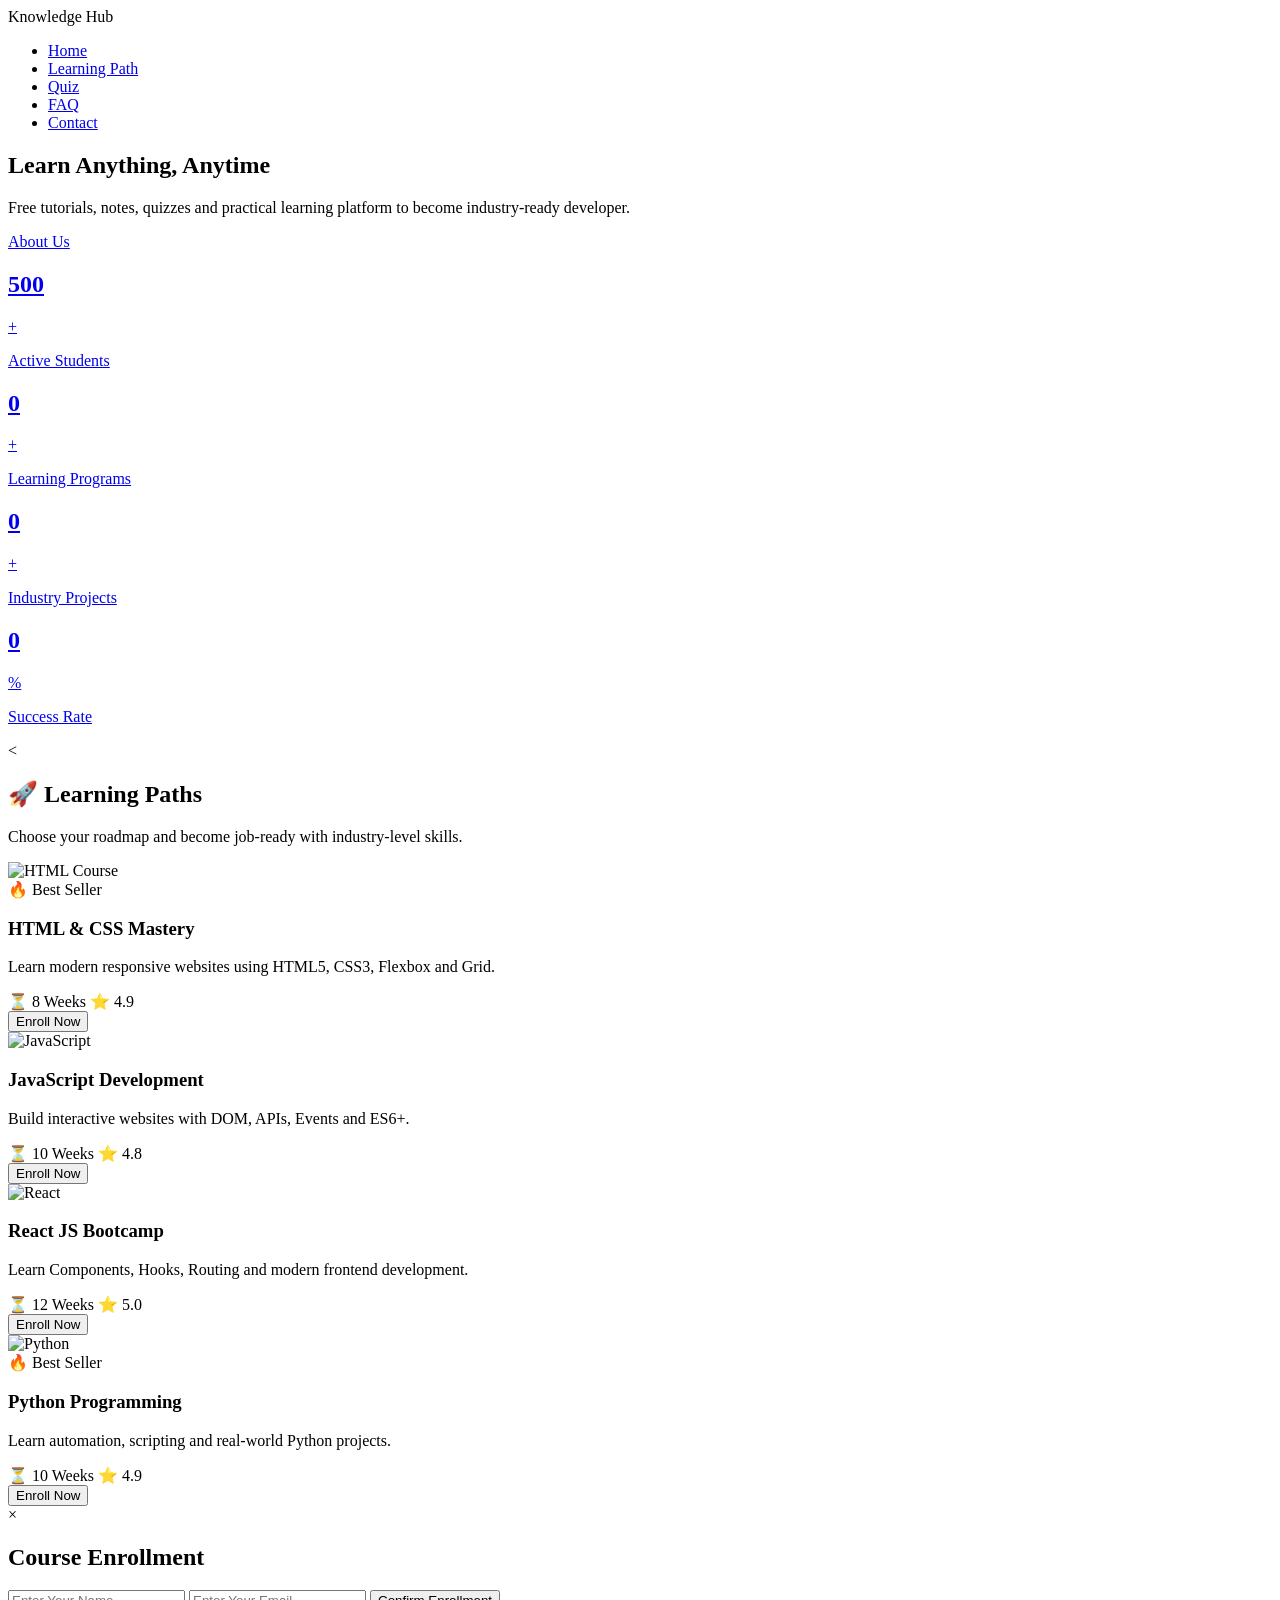
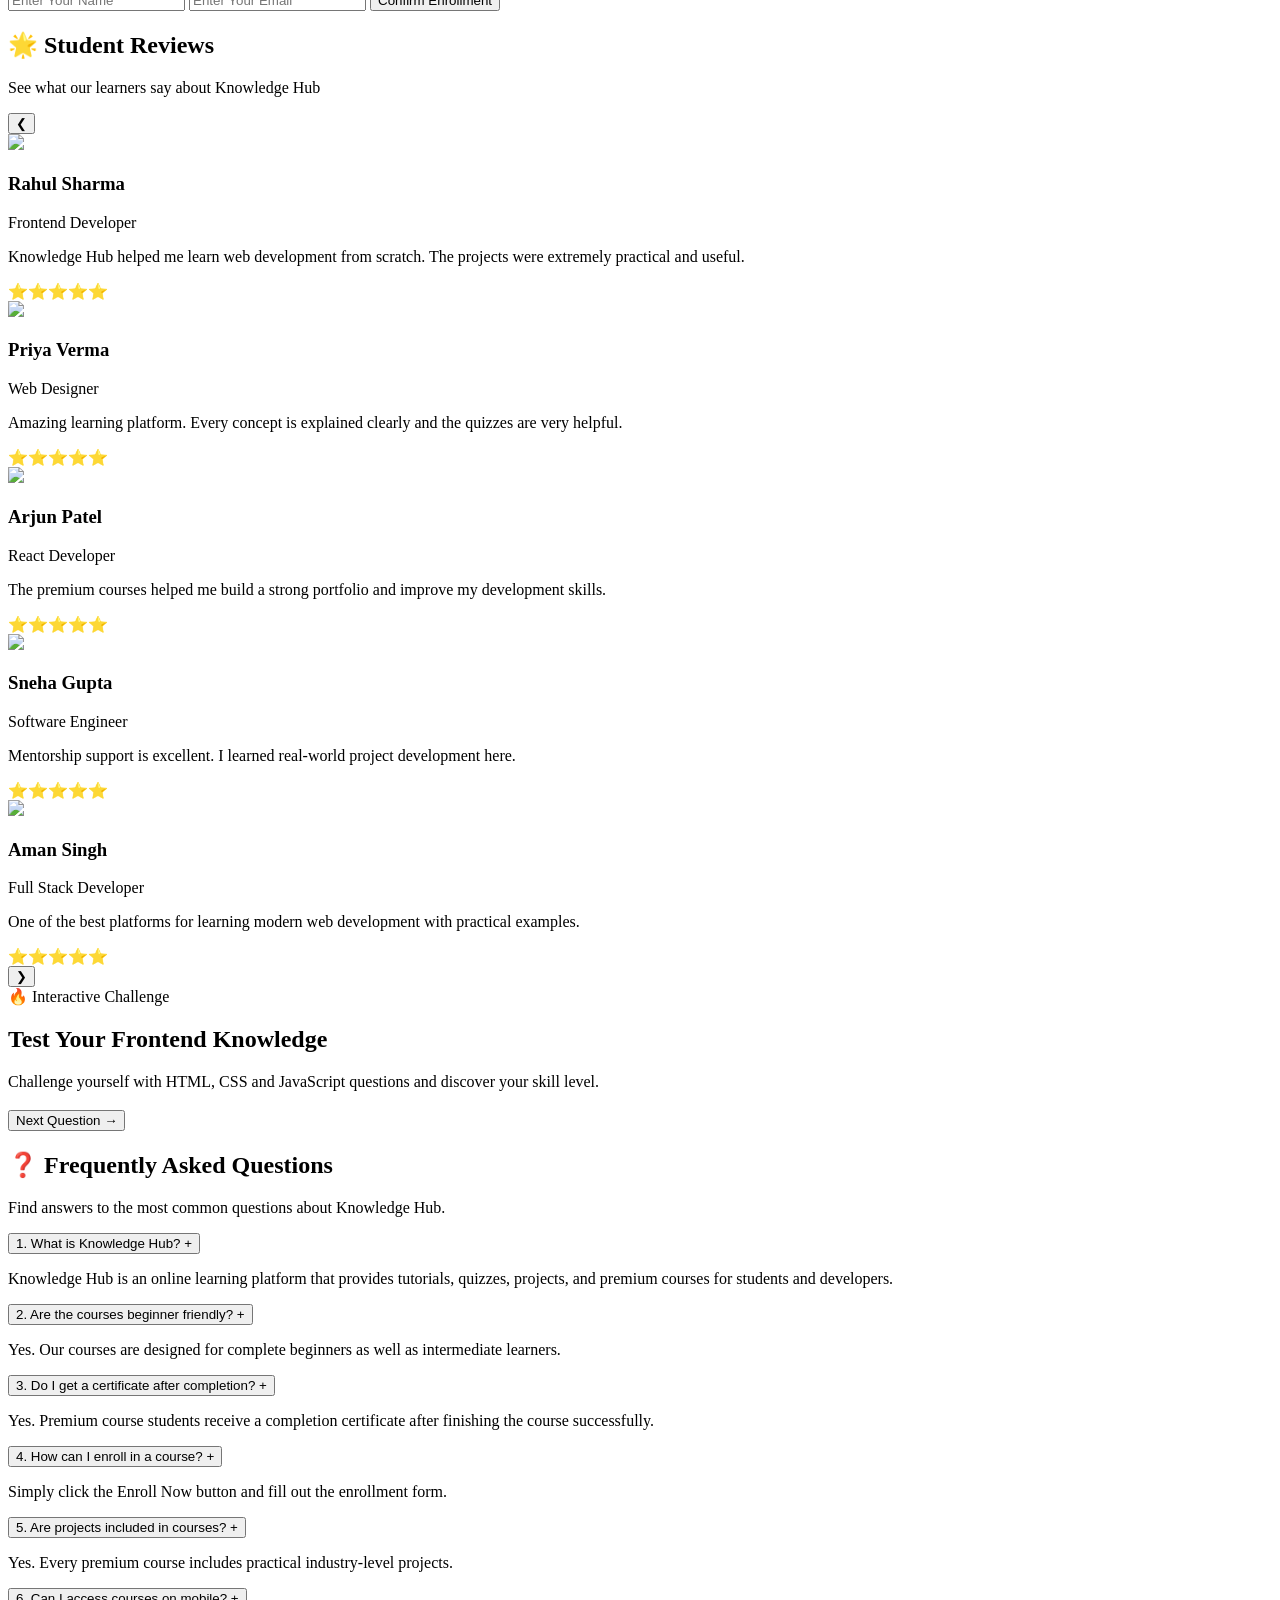
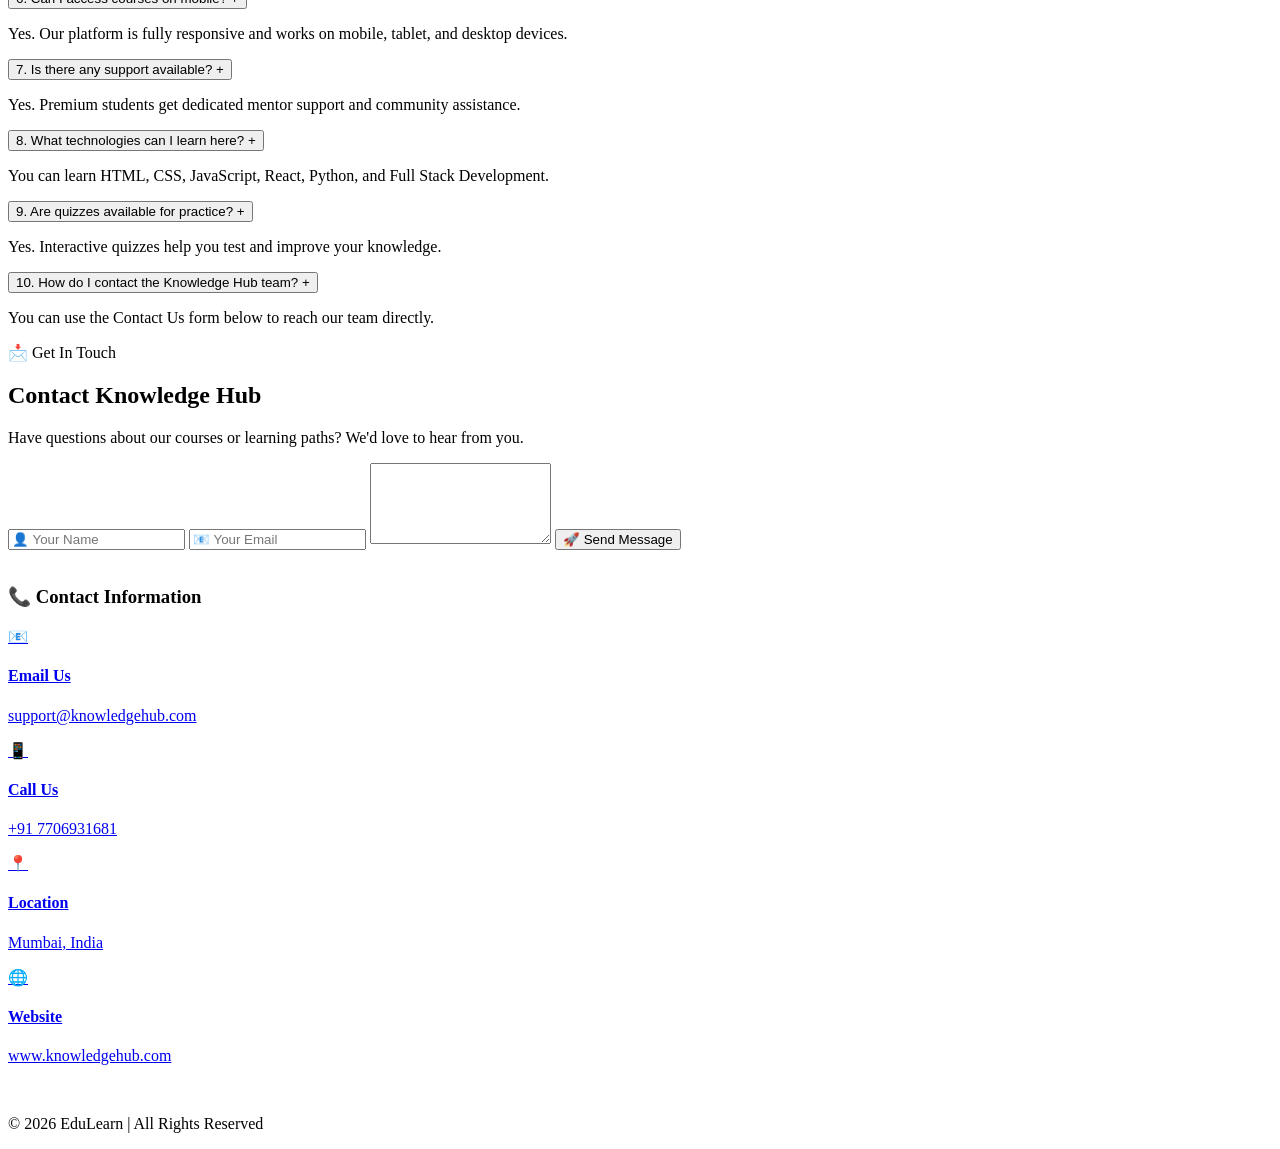
==== index.html @ f4fd1a23 "Rename knowledge_hub.html to index.html" ====
<!DOCTYPE html>
<html lang="en">

<head>
    <meta charset="UTF-8">
    <meta name="viewport" content="width=device-width, initial-scale=1.0">
    <title>Interactive Educational Website</title>
    <link rel="stylesheet" href="Knowledge hub_html.css">
</head>

<body>

    <!-- NAVBAR -->
    <nav class="navbar">
        <div class="logo">
            Knowledge Hub
        </div>
        <ul>
            <li><a href="#">Home</a></li>
            <li><a href="#courses">Learning Path</a></li>
            <li><a href="#quiz">Quiz</a></li>
            <li><a href="#Faq">FAQ</a></li>
            <li><a href="#contact">Contact</a></li>
        </ul>
    </nav>


    <!-- HERO SECTION -->
    <section class="hero">

    <div class="hero-text">
        <h1>Learn Anything, Anytime</h1>

        <p>
            Free tutorials, notes, quizzes and practical learning platform
            to become industry-ready developer.
        </p>

        <a href="about.html" class="btn">About Us</a>
    </div>

</section>

     <!-- MODERN FLOATING STATS WITH CLICK FUNCTION -->
<section class="stats-container">
    <div class="stats-card">
        
        <!-- Stat 1: Clickable -->
       <div class="stat clickable-stat">
    <a href="student.html" class="stat-link">
        <div>
            <h2 class="counter" data-target="500">500</h2>
            <span>+</span>
            <p>Active Students</p>
        </div>
    </a>
</div>
        <!-- Stat 2: Clickable -->
        <div class="stat clickable-stat">
    <a href="premium.html" class="stat-link">
        <h2 class="counter" data-target="20">0</h2>
        <span>+</span>
        <p>Learning Programs</p>
    </a>
</div>
       <div class="stat clickable-stat">
    <a href="projects.html" class="stat-link">
        <div>
            <h2 class="counter" data-target="30">0</h2>
            <span>+</span>
            <p>Industry Projects</p>
        </div>
    </a>
</div>
        <!-- Stat 4: Clickable -->
         <div class="stat clickable-stat">
    <a href="success.html" class="stat-link">

        <h2 class="counter" data-target="98">0</h2>
        <span>%</span>
        <p>Success Rate</p>

    </a>
</div>
<
       
    </div>
</section>






      
    <!--our courses-->
<section class="courses" id="courses">

    <div class="section-title">
         <h2>🚀 Learning Paths</h2>
    <p>
        Choose your roadmap and become job-ready with industry-level skills.
    </p>
    </div>

    <div class="course-container">

        <!-- Course 1 -->
        <div class="course-card">
            <img src="images\html-basic-format.png" alt="HTML Course">

            <div class="course-content">
                    <span class="course-badge">🔥 Best Seller</span>

                <h3>HTML & CSS Mastery</h3>

                <p>
                    Learn modern responsive websites using HTML5, CSS3, Flexbox and Grid.
                </p>

                <div class="course-info">
                    <span>⏳ 8 Weeks</span>
                    <span>⭐ 4.9</span>
                </div>

                <div class="course-buttons">
                   

                    <button class="enroll-btn"
                        onclick="openEnrollModal('HTML & CSS Mastery')">
                        Enroll Now
                    </button>
                </div>
            </div>
        </div>

        <!-- Course 2 -->
        <div class="course-card">
            <img src="images\html & css.jpeg" alt="JavaScript">

            <div class="course-content">
                <h3>JavaScript Development</h3>

                <p>
                    Build interactive websites with DOM, APIs, Events and ES6+.
                </p>

                <div class="course-info">
                    <span>⏳ 10 Weeks</span>
                    <span>⭐ 4.8</span>
                </div>

                <div class="course-buttons">
                    

                    <button class="enroll-btn"
                        onclick="openEnrollModal('JavaScript Development')">
                        Enroll Now
                    </button>
                </div>
            </div>
        </div>

        <!-- Course 3 -->
        <div class="course-card">
            <img src="images\react js.jpeg" alt="React">

            <div class="course-content">
                <h3>React JS Bootcamp</h3>

                <p>
                    Learn Components, Hooks, Routing and modern frontend development.
                </p>

                <div class="course-info">
                    <span>⏳ 12 Weeks</span>
                    <span>⭐ 5.0</span>
                </div>

                <div class="course-buttons">
                   

                    <button class="enroll-btn"
                        onclick="openEnrollModal('React JS Bootcamp')">
                        Enroll Now
                    </button>
                </div>
            </div>
        </div>

        <!-- Course 4 -->
        <div class="course-card">
            <img src="images\python pro.png" alt="Python">

            <div class="course-content">
                <span class="course-badge">🔥 Best Seller</span>
                <h3>Python Programming</h3>

                <p>
                    Learn automation, scripting and real-world Python projects.
                </p>

                <div class="course-info">
                    <span>⏳ 10 Weeks</span>
                    <span>⭐ 4.9</span>
                </div>

                <div class="course-buttons">
                   
                    <button class="enroll-btn"
                        onclick="openEnrollModal('Python Programming')">
                        Enroll Now
                    </button>
                </div>
            </div>
        </div>

    </div>

</section>

<!-- ENROLL MODAL -->
<div id="enrollModal" class="course-modal">

    <div class="course-modal-content">

        <span class="close-course"
              onclick="closeEnrollModal()">&times;</span>

        <h2>Course Enrollment</h2>

        <p id="selectedCourse"></p>

        <input type="text"
               placeholder="Enter Your Name">

        <input type="email"
               placeholder="Enter Your Email">

        <button onclick="submitEnrollment()">
            Confirm Enrollment
        </button>

    </div>

</div>

<!-- STUDENT REVIEWS SECTION -->
<section class="reviews-section">

    <div class="review-header">
        <h2>🌟 Student Reviews</h2>
        <p>See what our learners say about Knowledge Hub</p>
    </div>

    <div class="review-slider">

        <button class="review-btn" onclick="prevReview()">❮</button>

        <div class="review-wrapper">

            <div class="review-track" id="reviewTrack">

                <!-- Review 1 -->
                <div class="review-card">
                    <img src="images\stu 1.jpg">
                    <h3>Rahul Sharma</h3>
                    <span>Frontend Developer</span>

                    <p>
                        Knowledge Hub helped me learn web development from scratch.
                        The projects were extremely practical and useful.
                    </p>

                    <div class="stars">⭐⭐⭐⭐⭐</div>
                </div>

                <!-- Review 2 -->
                <div class="review-card">
                    <img src="images\stu 3.jpg">
                    <h3>Priya Verma</h3>
                    <span>Web Designer</span>

                    <p>
                        Amazing learning platform. Every concept is explained
                        clearly and the quizzes are very helpful.
                    </p>

                    <div class="stars">⭐⭐⭐⭐⭐</div>
                </div>

                <!-- Review 3 -->
                <div class="review-card">
                    <img src="images\stu 4.jpg">
                    <h3>Arjun Patel</h3>
                    <span>React Developer</span>

                    <p>
                        The premium courses helped me build a strong portfolio
                        and improve my development skills.
                    </p>

                    <div class="stars">⭐⭐⭐⭐⭐</div>
                </div>

                <!-- Review 4 -->
                <div class="review-card">
                    <img src="images\stu 5.jpg">
                    <h3>Sneha Gupta</h3>
                    <span>Software Engineer</span>

                    <p>
                        Mentorship support is excellent. I learned real-world
                        project development here.
                    </p>

                    <div class="stars">⭐⭐⭐⭐⭐</div>
                </div>

                <!-- Review 5 -->
                <div class="review-card">
                    <img src="images\stu 2.jpg">
                    <h3>Aman Singh</h3>
                    <span>Full Stack Developer</span>

                    <p>
                        One of the best platforms for learning modern web
                        development with practical examples.
                    </p>

                    <div class="stars">⭐⭐⭐⭐⭐</div>
                </div>

            </div>

        </div>

        <button class="review-btn" onclick="nextReview()">❯</button>

    </div>

</section>

    <!-- QUIZ SECTION -->

    <section class="quiz-section" id="quiz">

    <div class="quiz-header">
    <span class="quiz-badge">🔥 Interactive Challenge</span>

    <h2>Test Your Frontend Knowledge</h2>

    <p>
        Challenge yourself with HTML, CSS and JavaScript questions
        and discover your skill level.
    </p>
</div>

    <div class="quiz-box">

        <h3 id="question"></h3>

        <div id="options"></div>

        <p id="progress"></p>

        <button id="nextBtn" onclick="nextQuestion()">
            Next Question →
        </button>

    </div>

</section>


    <!---faq-->
    <section class="faq-section" id="Faq">

    <div class="faq-header">
        <h2>❓ Frequently Asked Questions</h2>
        <p>Find answers to the most common questions about Knowledge Hub.</p>
    </div>

    <div class="faq-container">

        <div class="faq-item">
            <button class="faq-question">1. What is Knowledge Hub? <span>+</span></button>
            <div class="faq-answer">
                <p>Knowledge Hub is an online learning platform that provides tutorials, quizzes, projects, and premium courses for students and developers.</p>
            </div>
        </div>

        <div class="faq-item">
            <button class="faq-question">2. Are the courses beginner friendly? <span>+</span></button>
            <div class="faq-answer">
                <p>Yes. Our courses are designed for complete beginners as well as intermediate learners.</p>
            </div>
        </div>

        <div class="faq-item">
            <button class="faq-question">3. Do I get a certificate after completion? <span>+</span></button>
            <div class="faq-answer">
                <p>Yes. Premium course students receive a completion certificate after finishing the course successfully.</p>
            </div>
        </div>

        <div class="faq-item">
            <button class="faq-question">4. How can I enroll in a course? <span>+</span></button>
            <div class="faq-answer">
                <p>Simply click the Enroll Now button and fill out the enrollment form.</p>
            </div>
        </div>

        <div class="faq-item">
            <button class="faq-question">5. Are projects included in courses? <span>+</span></button>
            <div class="faq-answer">
                <p>Yes. Every premium course includes practical industry-level projects.</p>
            </div>
        </div>

        <div class="faq-item">
            <button class="faq-question">6. Can I access courses on mobile? <span>+</span></button>
            <div class="faq-answer">
                <p>Yes. Our platform is fully responsive and works on mobile, tablet, and desktop devices.</p>
            </div>
        </div>

        <div class="faq-item">
            <button class="faq-question">7. Is there any support available? <span>+</span></button>
            <div class="faq-answer">
                <p>Yes. Premium students get dedicated mentor support and community assistance.</p>
            </div>
        </div>

        <div class="faq-item">
            <button class="faq-question">8. What technologies can I learn here? <span>+</span></button>
            <div class="faq-answer">
                <p>You can learn HTML, CSS, JavaScript, React, Python, and Full Stack Development.</p>
            </div>
        </div>

        <div class="faq-item">
            <button class="faq-question">9. Are quizzes available for practice? <span>+</span></button>
            <div class="faq-answer">
                <p>Yes. Interactive quizzes help you test and improve your knowledge.</p>
            </div>
        </div>

        <div class="faq-item">
            <button class="faq-question">10. How do I contact the Knowledge Hub team? <span>+</span></button>
            <div class="faq-answer">
                <p>You can use the Contact Us form below to reach our team directly.</p>
            </div>
        </div>

    </div>

</section>

    <!-- CONTACT SECTION -->

   <section class="contact" id="contact">

    <div class="contact-header">
        <span class="contact-badge">📩 Get In Touch</span>

        <h2>Contact Knowledge Hub</h2>

        <p>
            Have questions about our courses or learning paths?
            We'd love to hear from you.
        </p>
    </div>

    <div class="contact-container">

        <form id="contactForm">

            <input
                type="text"
                id="name"
                placeholder="👤 Your Name"
                required>

            <input
                type="email"
                id="email"
                placeholder="📧 Your Email"
                required>

            <textarea
                id="message"
                rows="5"
                placeholder="✍ Your Message"
                required>
            </textarea>

            <button type="submit">
                🚀 Send Message
            </button>

        </form>

        <div id="successMessage"></div>

    </div>
    <br>
     <!-- Contact Info -->
<div class="contact-info">

    <h3>📞 Contact Information</h3>

    <div class="contact-cards">

       
        <a href="mailto:support@knowledgehub.com" class="contact-card">
            <div class="icon">📧</div>
            <h4>Email Us</h4>
            <p>support@knowledgehub.com</p>
        </a>

        <a href="tel:+917706931681" class="contact-card">
            <div class="icon">📱</div>
            <h4>Call Us</h4>
            <p>+91 7706931681</p>
        </a>

        <a href="https://maps.google.com/?q=Mumbai,India" target="_blank" class="contact-card">
            <div class="icon">📍</div>
            <h4>Location</h4>
            <p>Mumbai, India</p>
        </a>

        <a href="https://www.knowledgehub.com" target="_blank" class="contact-card">
            <div class="icon">🌐</div>
            <h4>Website</h4>
            <p>www.knowledgehub.com</p>
        </a>

    </div>

</div>
<br>

    <!-- FOOTER -->

    <footer>

        <p>
            © 2026 EduLearn | All Rights Reserved
        </p>

    </footer>
<script src="knowledge_hub.js"></script>

</body>

</html>
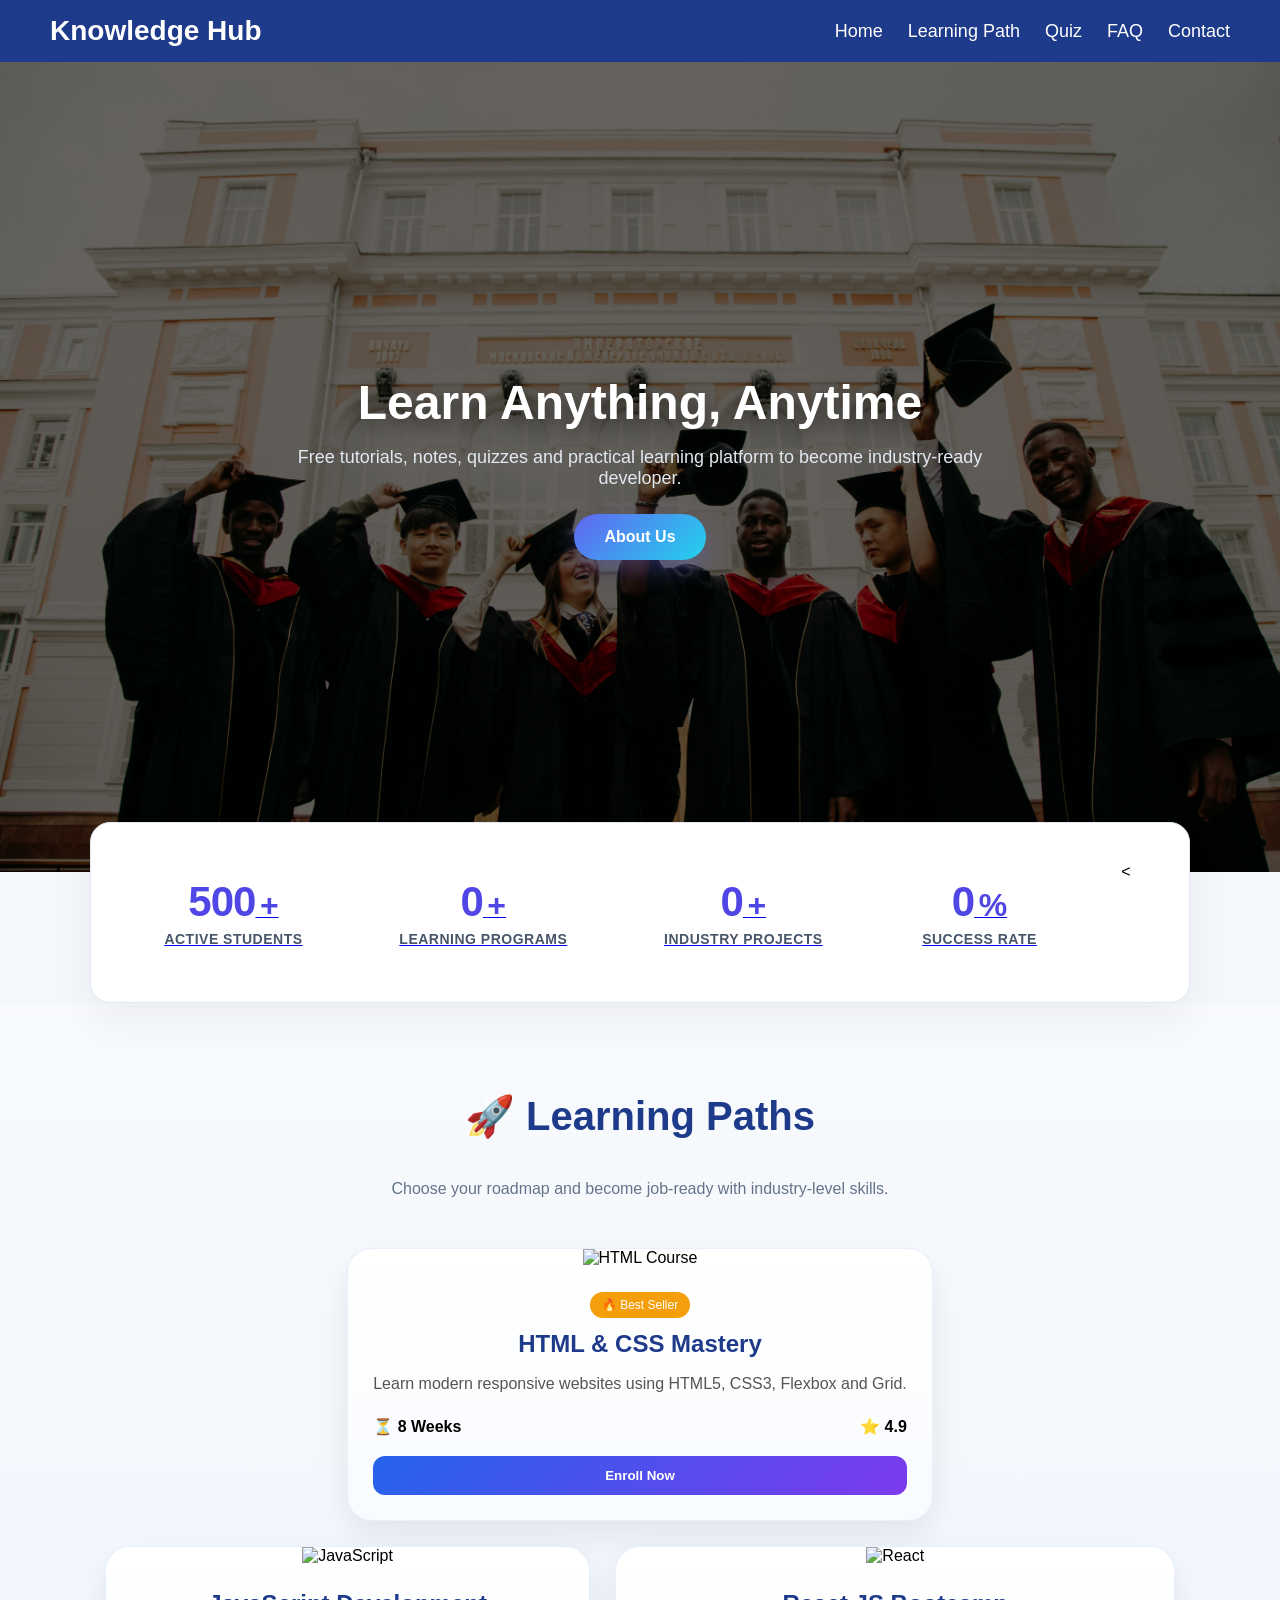
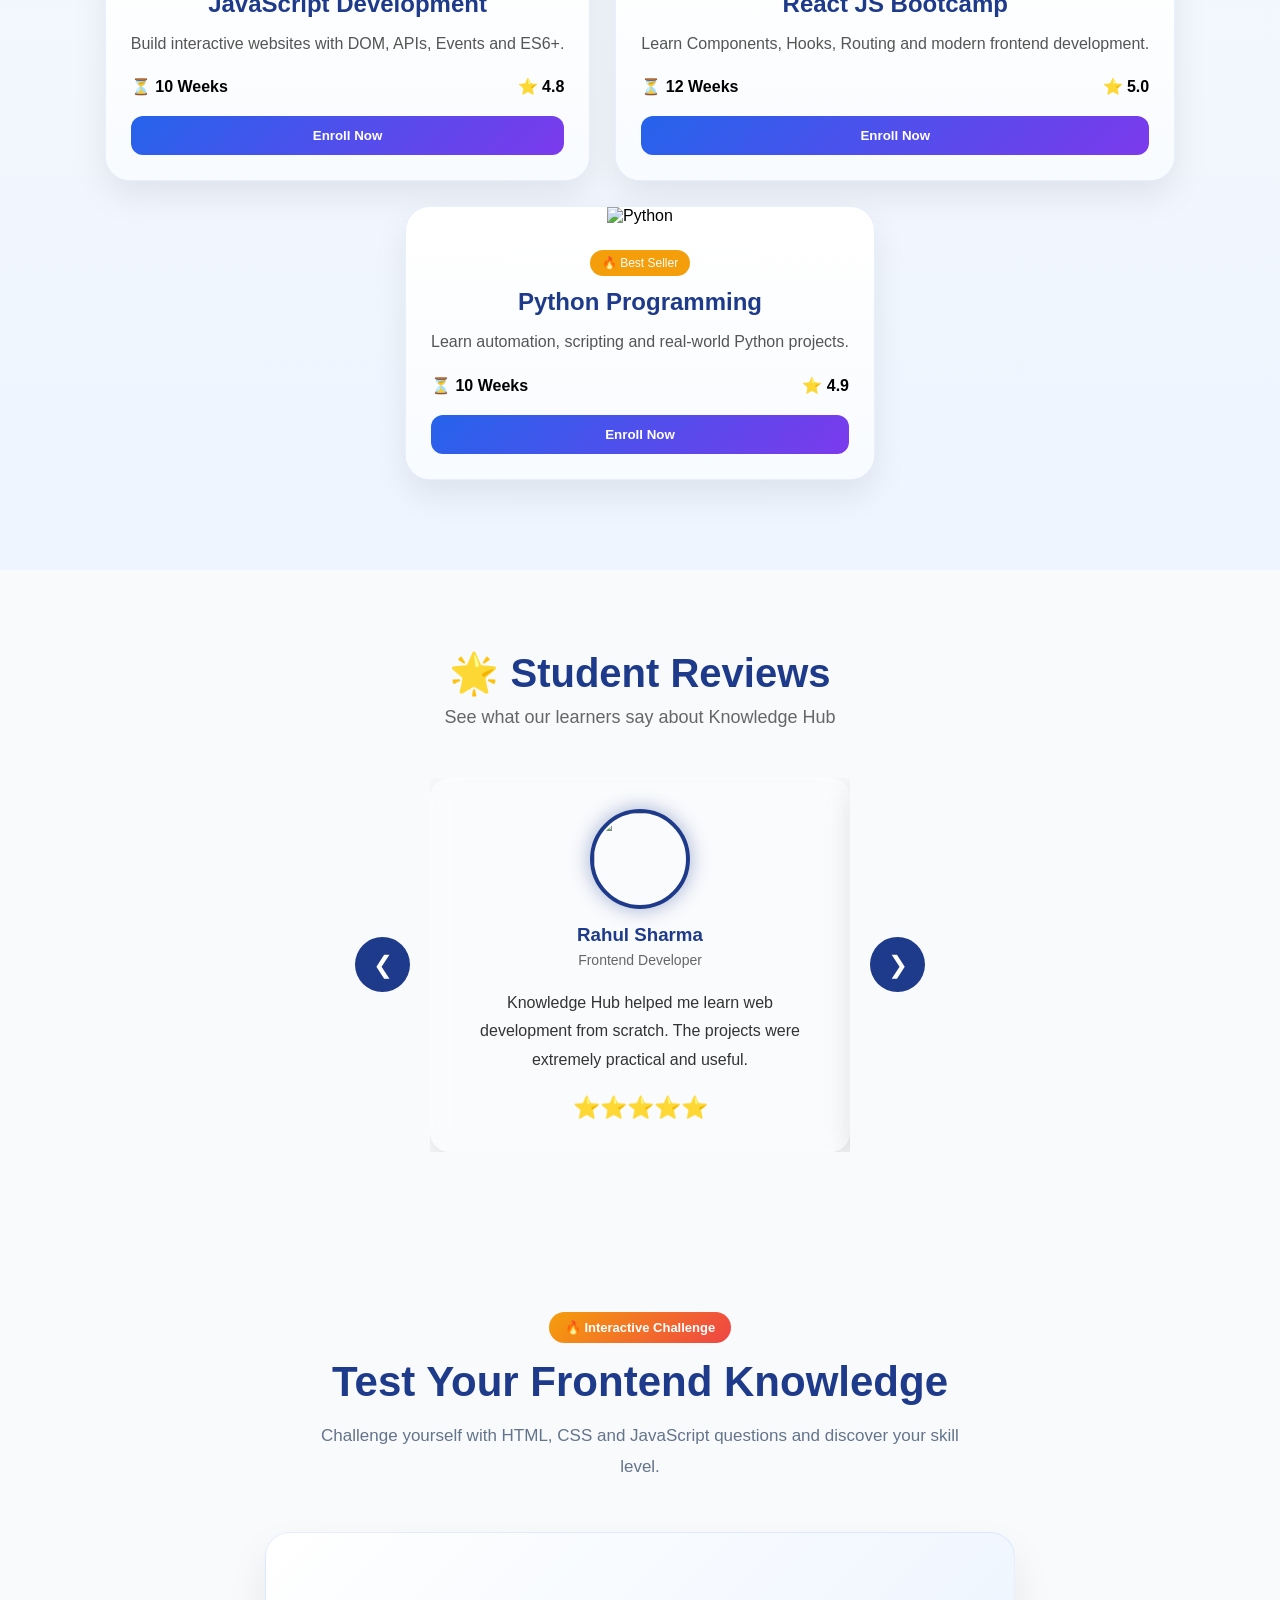
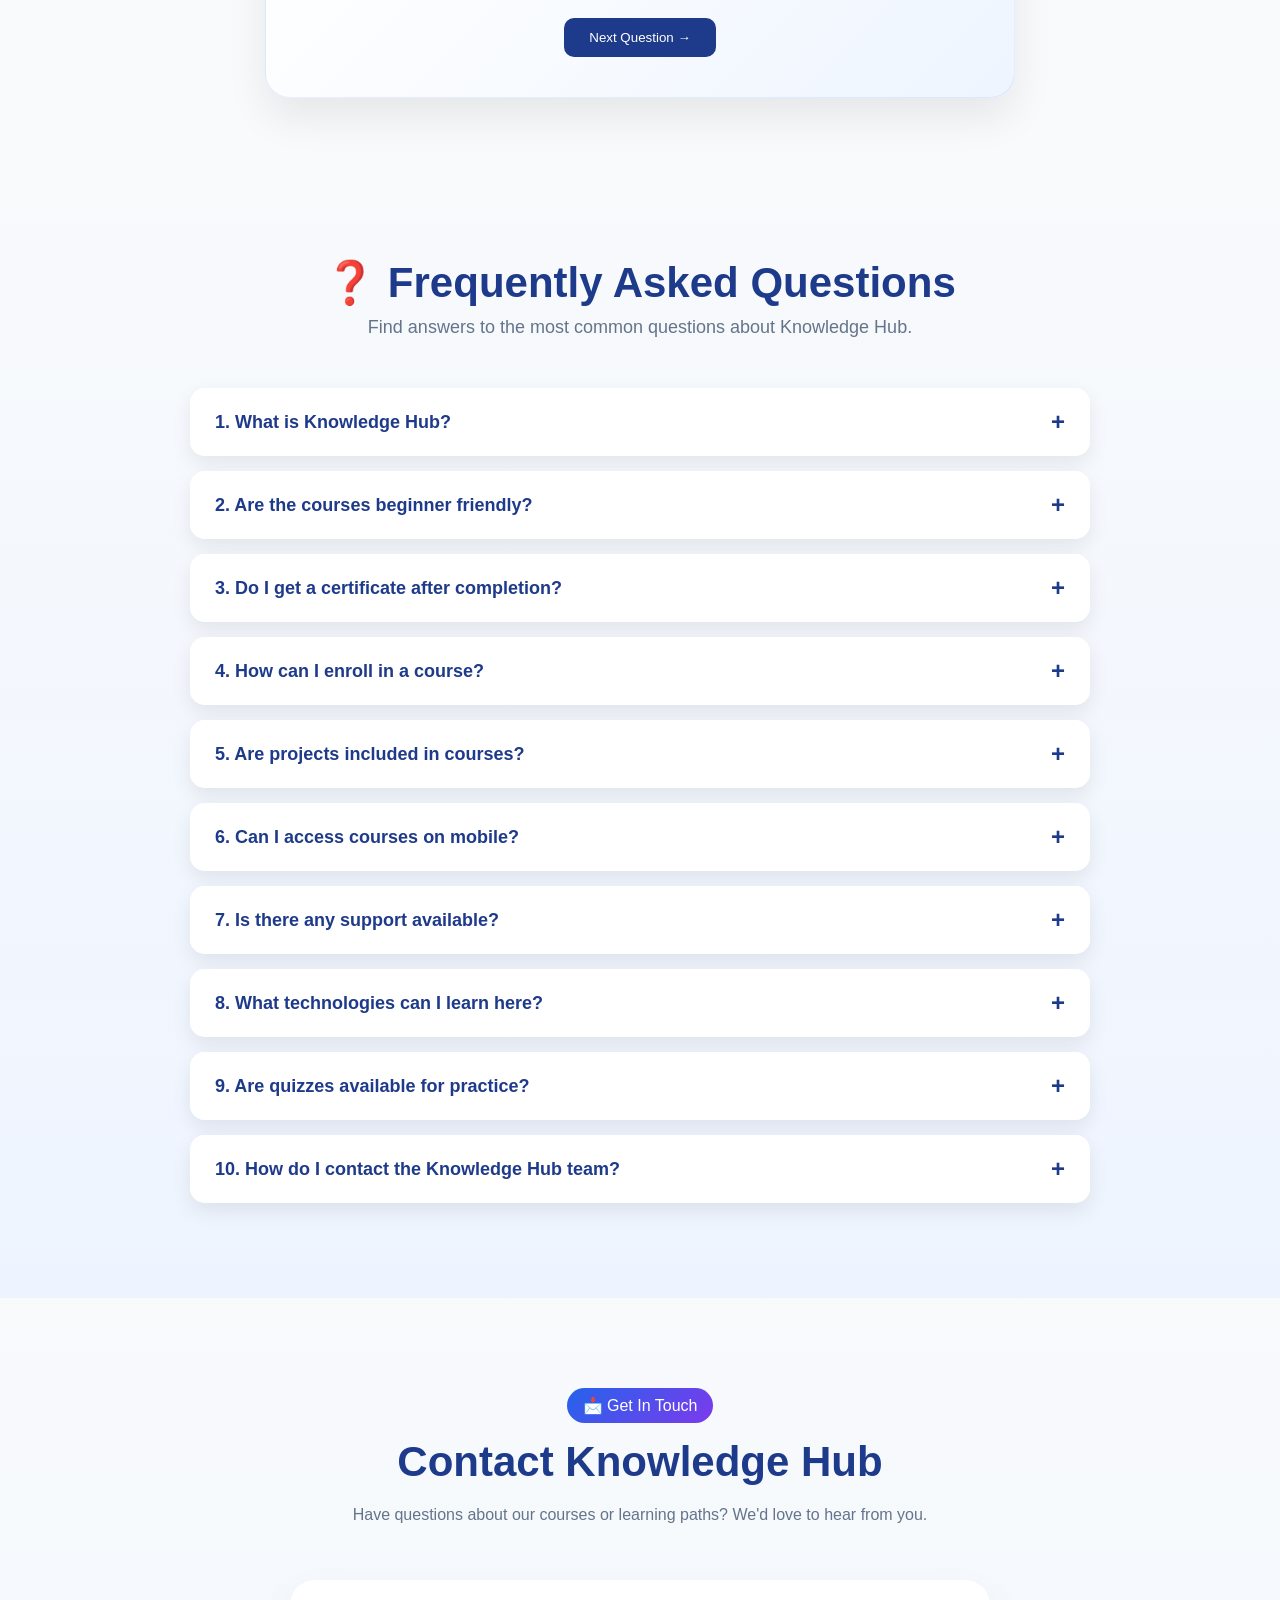
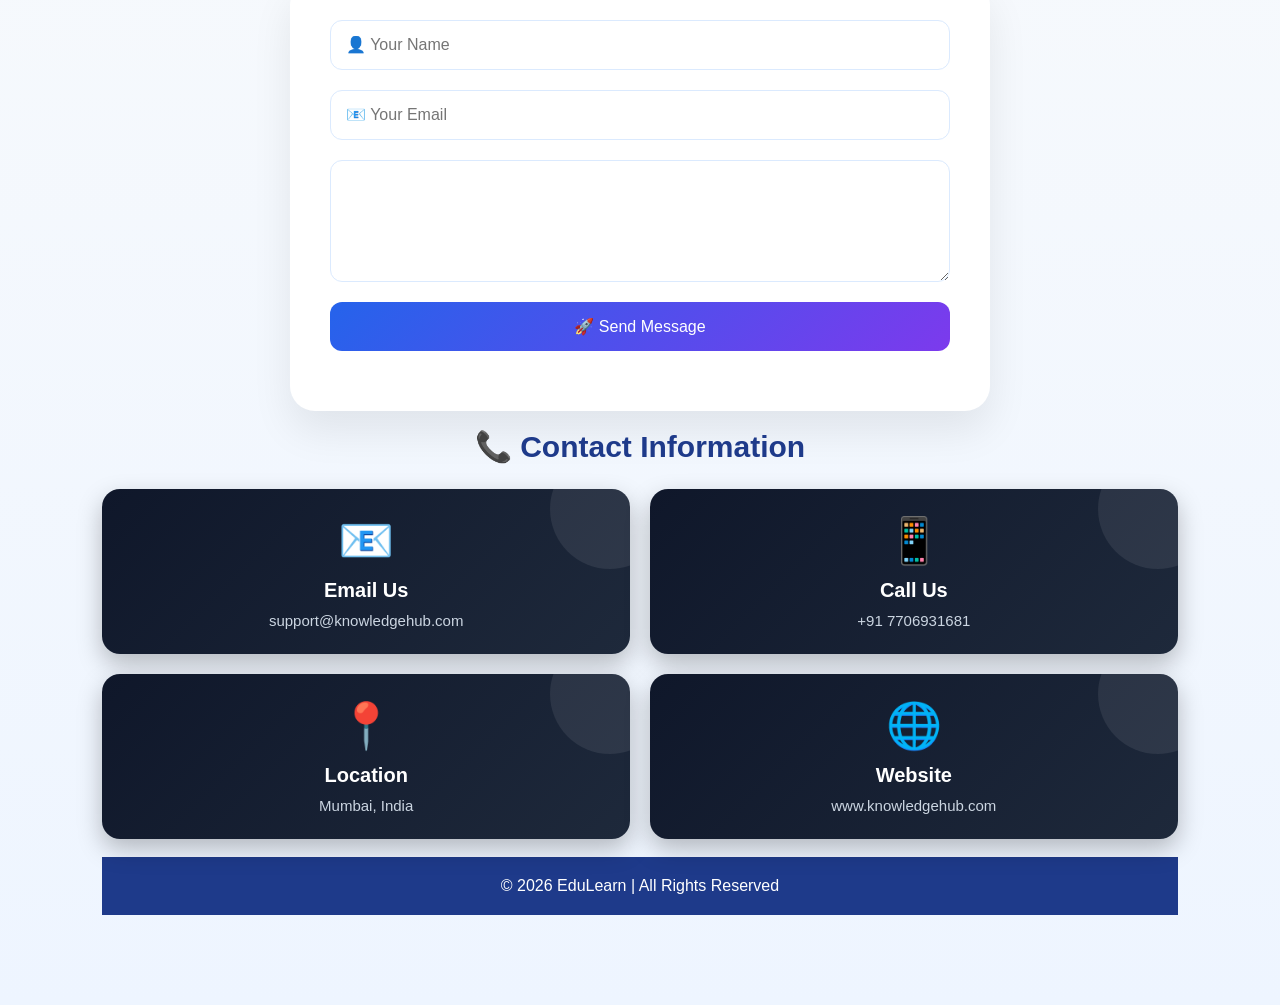
==== commit 96de21dd: "Update index.html" ====
--- a/index.html
+++ b/index.html
@@ -5,7 +5,7 @@
     <meta charset="UTF-8">
     <meta name="viewport" content="width=device-width, initial-scale=1.0">
     <title>Interactive Educational Website</title>
-    <link rel="stylesheet" href="Knowledge hub_html.css">
+    <link rel="stylesheet" href="My Project/Knowledge hub_html.css">
 </head>
 
 <body>
--- a/My Project/Knowledge hub_html.css
+++ b/My Project/Knowledge hub_html.css
@@ -0,0 +1,1426 @@
+
+        * {
+            margin: 0;
+            padding: 0;
+            box-sizing: border-box;
+            font-family: Arial, sans-serif;
+        }
+
+        body {
+            background: #f4f7fb;
+        }
+
+        /* NAVBAR */
+
+        .navbar {
+            background: #1e3a8a;
+            color: white;
+            display: flex;
+            justify-content: space-between;
+            align-items: center;
+            padding: 15px 50px;
+        }
+
+        .logo {
+            font-size: 28px;
+            font-weight: bold;
+        }
+
+        .navbar ul {
+            display: flex;
+            list-style: none;
+        }
+
+        .navbar ul li {
+            margin-left: 25px;
+        }
+
+        .navbar ul li a {
+            color: white;
+            text-decoration: none;
+            font-size: 18px;
+        }
+
+        .navbar ul li a:hover {
+            color: yellow;
+        }
+        .hero{
+    min-height: 90vh;
+    display: flex;
+    align-items: center;
+    justify-content: center;
+    text-align: center;
+    padding: 60px 20px;
+    position: relative;
+
+    background: url("images/home_img.jpg") center/cover no-repeat;
+}
+
+/* IMAGE OVER-SCALE FIX */
+.hero::after{
+    content: "";
+    position: absolute;
+    inset: 0;
+    background: rgba(0,0,0,0.55);
+    z-index: 1;
+}
+
+.hero-text{
+    position: relative;
+    z-index: 2;
+    max-width: 750px;
+}
+
+/* IMPORTANT: make sure content doesn't stretch weird */
+.hero h1{
+    font-size: 48px;
+    font-weight: 800;
+    line-height: 1.2;
+    color: #ffffff;
+    margin-bottom: 15px;
+    text-shadow: 0 5px 20px rgba(0,0,0,0.5);
+}
+
+.hero p{
+    font-size: 18px;
+    color: #e2e8f0;
+    margin-bottom: 25px;
+}
+/* button already improved */
+.btn{
+    display: inline-block;
+    padding: 14px 30px;
+    background: linear-gradient(135deg,#6366f1,#22d3ee);
+    color: white;
+    border-radius: 50px;
+    font-weight: bold;
+    text-decoration: none;
+    transition: 0.3s;
+    box-shadow: 0 10px 25px rgba(99,102,241,0.3);
+}
+
+.btn:hover{
+    transform: translateY(-3px) scale(1.05);
+}
+
+
+
+
+/* stats */
+/* ===== MODERN FLOATING STATS DESIGN ===== */
+.stats-container {
+    padding: 0 20px;
+    margin-top: -50px;
+    position: relative;
+    z-index: 10;
+    height: auto;
+}
+
+.stats-card {
+    background: #ffffff;
+    max-width: 1100px;
+    margin: 0 auto;
+    padding: 40px;
+    border-radius: 20px;
+    display: flex;
+    justify-content: space-around;
+    flex-wrap: wrap;
+    gap: 30px;
+    border: 1px solid #e2e8f0;
+    box-shadow: 0 20px 40px rgba(0, 0, 0, 0.05);
+    will-change: transform;
+}
+.counter{
+    will-change: contents;
+}
+.stat {
+    text-align: center;
+    min-width: 150px;
+}
+
+.stat h2 {
+    display: inline-block;
+    font-size: 42px;
+    font-weight: 800;
+    color: #4f46e5;
+    letter-spacing: -1px;
+    margin: 0;
+}
+
+.stat span {
+    font-size: 32px;
+    font-weight: 800;
+    color: #4f46e5;
+}
+
+.stat p {
+    font-size: 14px;
+    color: #475569;
+    font-weight: 600;
+    margin-top: 5px;
+    text-transform: uppercase;
+    letter-spacing: 0.5px;
+}
+
+/* क्लिक करने योग्य बनाने के लिए हॉवर इफ़ेक्ट */
+.clickable-stat {
+    cursor: pointer !important;
+    transition: transform 0.2s ease, background-color 0.2s ease;
+    padding: 15px;
+    border-radius: 12px;
+}
+
+.clickable-stat:hover {
+    transform: scale(1.08);
+    background-color: #f1f5f9;
+}
+
+
+
+/* Main Container Layout */
+.premium-course-container {
+    padding: 3rem 2.5rem;
+}
+
+.course-section {
+    margin-bottom: 2.5rem;
+}
+
+/* Header Styles */
+.course-header {
+    text-align: center;
+    margin-bottom: 3rem;
+}
+
+.badge {
+    background: linear-gradient(90deg, #4f46e5, #7c3aed);
+    color: #fff;
+    padding: 0.4rem 1rem;
+    border-radius: 99px;
+    font-size: 0.75rem;
+    font-weight: 700;
+    letter-spacing: 0.05em;
+    display: inline-block;
+    margin-bottom: 1rem;
+}
+
+.course-header h1 {
+    font-size: 2.25rem;
+    font-weight: 800;
+    background: linear-gradient(to right, #ffffff, #cbd5e1);
+    -webkit-background-clip: text;
+    -webkit-text-fill-color: transparent;
+    margin-bottom: 0.5rem;
+}
+
+.subtitle {
+    color: #94a3b8;
+    font-size: 1.1rem;
+}
+
+/* Key Perks Grid */
+.perks-grid {
+    display: grid;
+    grid-template-columns: repeat(auto-fit, minmax(200px, 1fr));
+    gap: 1.25rem;
+}
+
+.perk-card {
+    background: rgba(30, 41, 59, 0.5);
+    border: 1px solid rgba(255, 255, 255, 0.05);
+    padding: 1.5rem;
+    border-radius: 16px;
+    transition: transform 0.2s ease, border-color 0.2s ease;
+}
+
+.perk-card:hover {
+    transform: translateY(-4px);
+    border-color: rgba(79, 70, 229, 0.4);
+}
+
+.perk-card .icon {
+    font-size: 1.75rem;
+    display: block;
+    margin-bottom: 0.75rem;
+}
+
+.perk-card h3 {
+    font-size: 1rem;
+    font-weight: 600;
+    margin-bottom: 0.5rem;
+    color: #f1f5f9;
+}
+
+.perk-card p {
+    font-size: 0.85rem;
+    color: #94a3b8;
+    line-height: 1.5;
+}
+
+/* Curriculum Outline */
+.curriculum-container h2 {
+    font-size: 1.5rem;
+    margin-bottom: 1.25rem;
+    color: #f1f5f9;
+}
+
+.phase-box {
+    background: #1e293b;
+    border-radius: 12px;
+    padding: 1.25rem;
+    margin-bottom: 1rem;
+    border-left: 4px solid #4f46e5;
+}
+
+.phase-box h3 {
+    font-size: 1.05rem;
+    margin-bottom: 0.75rem;
+    color: #e2e8f0;
+}
+
+.phase-box ul {
+    list-style-type: none;
+    padding-left: 0.5rem;
+}
+
+.phase-box li {
+    font-size: 0.9rem;
+    color: #94a3b8;
+    position: relative;
+    padding-left: 1.25rem;
+    margin-bottom: 0.5rem;
+}
+
+.phase-box li::before {
+    content: "•";
+    color: #6366f1;
+    position: absolute;
+    left: 0;
+    font-size: 1.2rem;
+    top: -2px;
+}
+/* PROJECT GRID */
+
+.project-grid{
+    display:grid;
+    grid-template-columns:repeat(auto-fit,minmax(230px,1fr));
+    gap:20px;
+    margin:30px 0;
+}
+
+.project-card{
+    background:linear-gradient(135deg,#0f172a,#1e293b);
+    color:white;
+    padding:25px;
+    border-radius:18px;
+    text-align:center;
+    transition:.4s;
+    cursor:pointer;
+}
+
+.project-card:hover{
+    transform:translateY(-10px);
+    box-shadow:0 15px 30px rgba(37,99,235,.4);
+}
+
+.project-icon{
+    font-size:45px;
+    margin-bottom:15px;
+}
+
+.project-card h3{
+    margin-bottom:10px;
+}
+
+/* TECH STACK */
+
+.tech-stack{
+    display:flex;
+    flex-wrap:wrap;
+    gap:12px;
+    margin:20px 0 35px;
+}
+
+.tech-stack span{
+    background:#2563eb;
+    color:white;
+    padding:10px 18px;
+    border-radius:30px;
+    font-size:14px;
+    transition:.3s;
+}
+
+.tech-stack span:hover{
+    transform:scale(1.1);
+}
+
+/* ROADMAP */
+
+.roadmap{
+    display:flex;
+    flex-wrap:wrap;
+    gap:15px;
+    justify-content:center;
+    margin-top:25px;
+}
+
+.roadmap-step{
+    background:#f1f5f9;
+    padding:18px;
+    border-radius:12px;
+    min-width:180px;
+    text-align:center;
+    font-weight:bold;
+}
+
+.roadmap-step span{
+    display:block;
+    width:40px;
+    height:40px;
+    line-height:40px;
+    background:#2563eb;
+    color:white;
+    border-radius:50%;
+    margin:0 auto 10px;
+}
+
+/* BUTTON */
+
+.project-btn-box{
+    text-align:center;
+    margin-top:35px;
+}
+
+.project-btn{
+    background:#2563eb;
+    color:white;
+    border:none;
+    padding:14px 30px;
+    border-radius:30px;
+    cursor:pointer;
+    font-size:16px;
+    transition:.3s;
+}
+
+.project-btn:hover{
+    background:#1d4ed8;
+    transform:scale(1.05);
+}
+/* Secondary Grid */
+.secondary-grid {
+    display: grid;
+    grid-template-columns: 1.2fr 0.8fr;
+    gap: 2rem;
+}
+
+.why-us h2, .testimonial-box h2 {
+    font-size: 1.3rem;
+    margin-bottom: 1rem;
+    color: #f1f5f9;
+}
+
+.why-us ul {
+    list-style: none;
+}
+
+.why-us li {
+    font-size: 0.9rem;
+    color: #94a3b8;
+    margin-bottom: 0.75rem;
+}
+
+.why-us strong {
+    color: #e2e8f0;
+}
+
+.testimonial-box {
+    background: radial-gradient(circle at top left, rgba(79, 70, 229, 0.15), transparent);
+    border: 1px dashed rgba(99, 102, 241, 0.3);
+    padding: 1.5rem;
+    border-radius: 16px;
+    display: flex;
+    flex-direction: column;
+    justify-content: center;
+}
+
+blockquote {
+    font-style: italic;
+    color: #cbd5e1;
+    font-size: 0.95rem;
+    line-height: 1.6;
+    margin-bottom: 0.75rem;
+}
+
+cite {
+    font-size: 0.8rem;
+    color: #6366f1;
+    font-weight: 600;
+    not-italic;
+}
+
+/* Footer & Call To Action */
+.course-footer {
+    border-top: 1px solid rgba(255, 255, 255, 0.1);
+    padding-top: 2.5rem;
+    display: grid;
+    grid-template-columns: 0.8fr 1.2fr;
+    gap: 2rem;
+    align-items: center;
+}
+
+.pricing-box {
+    background: rgba(30, 41, 59, 0.8);
+    padding: 1.25rem;
+    border-radius: 16px;
+    text-align: center;
+    border: 1px solid rgba(245, 158, 11, 0.2);
+}
+
+.promo-badge {
+    background: rgba(245, 158, 11, 0.15);
+    color: #f59e0b;
+    padding: 0.25rem 0.75rem;
+    border-radius: 99px;
+    font-size: 0.75rem;
+    font-weight: 700;
+    display: inline-block;
+    margin-bottom: 0.5rem;
+}
+
+.price-flex {
+    display: flex;
+    justify-content: center;
+    align-items: center;
+    gap: 0.75rem;
+}
+
+.old-price {
+    font-size: 1.25rem;
+    color: #64748b;
+    text-decoration: line-through;
+}
+
+.current-price {
+    font-size: 2.25rem;
+    font-weight: 800;
+    color: #10b981;
+}
+
+.limit-text {
+    font-size: 0.75rem;
+    color: #ef4444;
+    margin-top: 0.25rem;
+    font-weight: 500;
+}
+
+/* Form Styles */
+.cta-form h3 {
+    font-size: 1.15rem;
+    margin-bottom: 1rem;
+    color: #f1f5f9;
+}
+
+.modal-form {
+    display: flex;
+    gap: 0.75rem;
+}
+
+.form-input {
+    flex: 1;
+    background: #1e293b;
+    border: 1px solid #334155;
+    padding: 0.85rem 1.25rem;
+    border-radius: 12px;
+    color: #fff;
+    font-size: 0.95rem;
+    transition: border-color 0.2s ease;
+}
+
+.form-input:focus {
+    outline: none;
+    border-color: #6366f1;
+}
+
+.cta-btn {
+    background: linear-gradient(135deg, #4f46e5 0%, #7c3aed 100%);
+    color: #fff;
+    border: none;
+    padding: 0.85rem 1.5rem;
+    border-radius: 12px;
+    font-weight: 600;
+    font-size: 0.95rem;
+    cursor: pointer;
+    transition: transform 0.2s ease, box-shadow 0.2s ease;
+    white-space: nowrap;
+}
+
+.cta-btn:hover {
+    transform: translateY(-2px);
+    box-shadow: 0 10px 20px -5px rgba(99, 102, 241, 0.5);
+}
+
+/* OUR COURSES */
+
+.courses{
+    padding:80px 20px;
+    background:#f8fafc;
+}
+
+.section-title{
+    text-align:center;
+    margin-bottom:50px;
+}
+
+.section-title h2{
+    font-size:42px;
+    color:#1e3a8a;
+}
+
+.section-title p{
+    color:#64748b;
+    margin-top:10px;
+}
+
+.course-container{
+    display:grid;
+    grid-template-columns:repeat(auto-fit,minmax(280px,1fr));
+    gap:30px;
+    max-width:1200px;
+    margin:auto;
+}
+
+.course-card{
+    background:white;
+    border-radius:20px;
+    overflow:hidden;
+    box-shadow:0 10px 25px rgba(0,0,0,0.1);
+    transition:.4s;
+}
+
+.course-card:hover{
+    transform:translateY(-10px);
+}
+
+.course-card img{
+    width:100%;
+    height:220px;
+    object-fit:cover;
+}
+
+.course-content{
+    padding:20px;
+}
+
+.course-content h3{
+    color:#1e3a8a;
+    margin-bottom:10px;
+}
+
+.course-content p{
+    color:#555;
+    line-height:1.6;
+}
+
+.course-info{
+    display:flex;
+    justify-content:space-between;
+    margin:20px 0;
+    font-weight:bold;
+}
+
+.course-buttons{
+    display:flex;
+    gap:10px;
+}
+
+.read-btn{
+    flex:1;
+    padding:10px;
+    border:none;
+    border-radius:8px;
+    background:#e2e8f0;
+    cursor:pointer;
+}
+
+.enroll-btn{
+    flex:1;
+    padding:10px;
+    border:none;
+    border-radius:8px;
+    background:#2563eb;
+    color:white;
+    cursor:pointer;
+}
+
+.enroll-btn:hover{
+    background:#1d4ed8;
+}
+
+/* MODAL */
+
+.course-modal{
+    display:none;
+    position:fixed;
+    top:0;
+    left:0;
+    width:100%;
+    height:100%;
+    background:rgba(0,0,0,.7);
+    justify-content:center;
+    align-items:center;
+    z-index:9999;
+}
+
+.course-modal-content{
+    background:white;
+    width:90%;
+    max-width:450px;
+    padding:30px;
+    border-radius:15px;
+    text-align:center;
+    position:relative;
+}
+
+.course-modal-content input{
+    width:100%;
+    margin:10px 0;
+    padding:12px;
+    border:1px solid #ccc;
+    border-radius:8px;
+}
+
+.course-modal-content button{
+    width:100%;
+    padding:12px;
+    border:none;
+    background:#2563eb;
+    color:white;
+    border-radius:8px;
+    cursor:pointer;
+}
+
+.close-course{
+    position:absolute;
+    right:15px;
+    top:10px;
+    font-size:30px;
+    cursor:pointer;
+}
+
+
+
+
+
+        /* COURSES SECTION */
+
+        .courses {
+            padding: 60px 40px;
+            text-align: center;
+        }
+
+        .courses h2 {
+            font-size: 40px;
+            margin-bottom: 40px;
+            color: #1e3a8a;
+        }
+
+        .course-container {
+            display: flex;
+            justify-content: center;
+            gap: 25px;
+            flex-wrap: wrap;
+        }
+
+        .course-card {
+            background: #ffffff;
+    border-radius: 25px;
+    overflow: hidden;
+    box-shadow: 0 15px 35px rgba(0,0,0,0.08);
+    transition: all 0.4s ease;
+    position: relative;
+    border: 1px solid rgba(37,99,235,0.1);
+        }
+
+        .course-card:hover {
+             transform: translateY(-12px);
+    box-shadow: 0 25px 50px rgba(37,99,235,0.18);
+        }
+        .course-card img{
+    width: 100%;
+    height: 220px;
+    object-fit: cover;
+    transition: 0.5s;
+}
+.course-card:hover img{
+    transform: scale(1.08);
+}
+.course-badge{
+    display:inline-block;
+    background:#f59e0b;
+    color:white;
+    padding:6px 12px;
+    border-radius:20px;
+    font-size:12px;
+    margin-bottom:12px;
+}
+
+        .course-content{
+    padding: 25px;
+    background: linear-gradient(
+        to bottom,
+        #ffffff,
+        #f8fbff
+    );
+}
+
+.course-content h3{
+    font-size: 24px;
+    color: #1e3a8a;
+    margin-bottom: 12px;
+}
+
+.course-content p{
+    color: #555;
+    line-height: 1.7;
+    margin-bottom: 20px;
+}
+
+.course-buttons{
+    display:flex;
+    gap:10px;
+}
+
+.read-btn{
+    flex:1;
+    padding:12px;
+    border:none;
+    border-radius:12px;
+    background:#e2e8f0;
+    color:#1e293b;
+    cursor:pointer;
+    font-weight:600;
+    transition:0.3s;
+}
+
+.read-btn:hover{
+    background:#cbd5e1;
+}
+
+.enroll-btn{
+    flex:1;
+    padding:12px;
+    border:none;
+    border-radius:12px;
+    cursor:pointer;
+    font-weight:600;
+    color:white;
+
+    background:linear-gradient(
+        135deg,
+        #2563eb,
+        #7c3aed
+    );
+
+    transition:0.3s;
+}
+
+.enroll-btn:hover{
+    transform:scale(1.05);
+}
+.course-card::before{
+    content:"";
+    position:absolute;
+    inset:-2px;
+    border-radius:25px;
+    background:linear-gradient(
+        135deg,
+        #2563eb,
+        #7c3aed,
+        #06b6d4
+    );
+    z-index:-1;
+}
+.courses{
+    padding:90px 8%;
+    background:linear-gradient(
+        180deg,
+        #f8fafc,
+        #eef5ff
+    );
+}
+
+        /* ===========================
+   STUDENT REVIEWS SECTION
+=========================== */
+
+.reviews-section{
+    padding:80px 8%;
+    background:#f8fafc;
+}
+
+.review-header{
+    text-align:center;
+    margin-bottom:50px;
+}
+
+.review-header h2{
+    font-size:40px;
+    color:#1e3a8a;
+    margin-bottom:10px;
+}
+
+.review-header p{
+    color:#666;
+    font-size:18px;
+}
+
+.review-slider{
+    display:flex;
+    justify-content:center;
+    align-items:center;
+    gap:20px;
+}
+
+.review-wrapper{
+    width:420px;
+    overflow:hidden;
+}
+
+.review-track{
+    display:flex;
+    transition:0.6s ease-in-out;
+}
+
+.review-card{
+    min-width:420px;
+     background:rgba(255,255,255,0.25);
+    backdrop-filter:blur(15px);
+    border:1px solid rgba(255,255,255,0.3);
+    color:white;
+    padding:30px;
+    border-radius:20px;
+    text-align:center;
+    box-shadow:0 10px 30px rgba(0,0,0,0.1);
+    backdrop-filter:blur(15px);
+    border:1px solid rgba(255,255,255,0.3);
+}
+
+.review-card img{
+    width:100px;
+    height:100px;
+    border-radius:50%;
+    object-fit:cover;
+    margin-bottom:15px;
+    border:4px solid #1e3a8a;
+    box-shadow:0 0 20px rgba(30,58,138,0.4);
+}
+
+.review-card h3{
+    color:#1e3a8a;
+    margin-bottom:5px;
+}
+.review-card p{
+    color:#cbd5e1;
+}
+
+.review-card span{
+    color:#666;
+    font-size:14px;
+}
+
+.review-card p{
+    margin:20px 0;
+    line-height:1.8;
+    color:#333;
+}
+
+.stars{
+    font-size:22px;
+}
+
+.review-btn{
+    width:55px;
+    height:55px;
+    border:none;
+    border-radius:50%;
+    background:#1e3a8a;
+    color:white;
+    font-size:24px;
+    cursor:pointer;
+    transition:0.3s;
+}
+
+.review-btn:hover{
+    transform:scale(1.1);
+}
+
+@media(max-width:768px){
+
+    .review-wrapper{
+        width:300px;
+    }
+
+    .review-card{
+        min-width:300px;
+    }
+
+}
+
+/* quiz */
+
+
+
+
+
+
+
+
+.quiz-section{
+    padding:80px 8%;
+    text-align:center;
+    background:#f8fafc;
+}
+
+.quiz-box{
+    max-width:750px;
+    margin:auto;
+    padding:40px;
+    border-radius:25px;
+
+    background:linear-gradient(
+        135deg,
+        #ffffff,
+        #eef5ff
+    );
+
+    box-shadow:
+    0 20px 40px rgba(0,0,0,0.08);
+
+    border:1px solid rgba(37,99,235,0.1);
+
+    position:relative;
+    overflow:hidden;
+}
+.quiz-box::before{
+    content:"";
+    position:absolute;
+    inset:-2px;
+
+    background:linear-gradient(
+        135deg,
+        #2563eb,
+        #7c3aed,
+        #06b6d4
+    );
+
+    border-radius:25px;
+    z-index:-1;
+}
+.quiz-header{
+    text-align:center;
+    margin-bottom:50px;
+}
+
+.quiz-badge{
+    display:inline-block;
+
+    background:linear-gradient(
+        135deg,
+        #f59e0b,
+        #ef4444
+    );
+
+    color:white;
+    padding:8px 16px;
+    border-radius:25px;
+    font-size:13px;
+    font-weight:bold;
+    margin-bottom:15px;
+}
+
+.quiz-header h2{
+    font-size:42px;
+    color:#1e3a8a;
+    margin-bottom:15px;
+}
+
+.quiz-header p{
+    max-width:650px;
+    margin:auto;
+    color:#64748b;
+    line-height:1.8;
+    font-size:17px;
+}
+.quiz-box h3{
+    font-size:28px;
+    color:#0f172a;
+    margin-bottom:25px;
+}
+
+.option-btn{
+    display:block;
+    width:100%;
+    padding:15px;
+    margin:10px 0;
+    border:none;
+    border-radius:10px;
+    cursor:pointer;
+    background:#eef4ff;
+    transition:0.3s;
+}
+
+.option-btn:hover{
+    background:#dbeafe;
+}
+
+.correct{
+    background:#22c55e !important;
+    color:white;
+}
+
+.wrong{
+    background:#ef4444 !important;
+    color:white;
+}
+
+#nextBtn{
+    margin-top:20px;
+    padding:12px 25px;
+    border:none;
+    border-radius:10px;
+    background:#1e3a8a;
+    color:white;
+    cursor:pointer;
+}
+
+#progress{
+    margin-top:15px;
+    font-weight:bold;
+}
+
+
+
+
+
+
+        /* FAQ SECTION */
+
+.faq-section{
+    padding:80px 20px;
+    background:linear-gradient(180deg,#f8fafc,#eef4ff);
+}
+
+.faq-header{
+    text-align:center;
+    margin-bottom:50px;
+}
+
+.faq-header h2{
+    font-size:42px;
+    color:#1e3a8a;
+    margin-bottom:10px;
+}
+
+.faq-header p{
+    color:#64748b;
+    font-size:18px;
+}
+
+.faq-container{
+    max-width:900px;
+    margin:auto;
+}
+
+.faq-item{
+    background:white;
+    margin-bottom:15px;
+    border-radius:15px;
+    overflow:hidden;
+    box-shadow:0 8px 20px rgba(0,0,0,0.08);
+    transition:.3s;
+}
+
+.faq-item:hover{
+    transform:translateY(-3px);
+}
+
+.faq-question{
+    width:100%;
+    padding:20px 25px;
+    border:none;
+    background:white;
+    font-size:18px;
+    font-weight:600;
+    text-align:left;
+    cursor:pointer;
+    display:flex;
+    justify-content:space-between;
+    align-items:center;
+    color:#1e3a8a;
+}
+
+.faq-question span{
+    font-size:24px;
+    transition:.3s;
+}
+
+.faq-answer{
+    max-height:0;
+    overflow:hidden;
+    transition:max-height .4s ease;
+    background:#f8fafc;
+}
+
+.faq-answer p{
+    padding:20px 25px;
+    color:#475569;
+    line-height:1.8;
+}
+
+.faq-item.active .faq-answer{
+    max-height:200px;
+}
+
+.faq-item.active .faq-question span{
+    transform:rotate(45deg);
+}
+
+@media(max-width:768px){
+
+    .faq-header h2{
+        font-size:32px;
+    }
+
+    .faq-question{
+        font-size:16px;
+    }
+}
+
+    /* CONTACT SECTION */
+
+.contact{
+    padding:90px 8%;
+    background:linear-gradient(
+        180deg,
+        #f8fafc,
+        #eef5ff
+    );
+}
+
+.contact-header{
+    text-align:center;
+    margin-bottom:50px;
+}
+
+.contact-badge{
+    display:inline-block;
+    padding:8px 16px;
+    border-radius:20px;
+    color:white;
+
+    background:linear-gradient(
+        135deg,
+        #2563eb,
+        #7c3aed
+    );
+}
+
+.contact-header h2{
+    font-size:42px;
+    color:#1e3a8a;
+    margin:15px 0;
+}
+
+.contact-header p{
+    color:#64748b;
+    max-width:600px;
+    margin:auto;
+    line-height:1.8;
+}
+
+.contact-container{
+    max-width:700px;
+    margin:auto;
+
+    background:white;
+
+    padding:40px;
+
+    border-radius:25px;
+
+    box-shadow:
+    0 20px 40px rgba(0,0,0,0.08);
+}
+
+.contact form{
+    display:flex;
+    flex-direction:column;
+    gap:20px;
+}
+
+.contact input,
+.contact textarea{
+
+    padding:15px;
+
+    border:1px solid #dbeafe;
+
+    border-radius:12px;
+
+    outline:none;
+
+    font-size:16px;
+
+    transition:0.3s;
+}
+
+.contact input:focus,
+.contact textarea:focus{
+
+    border-color:#2563eb;
+
+    box-shadow:
+    0 0 10px rgba(37,99,235,0.2);
+}
+
+.contact button{
+
+    padding:15px;
+
+    border:none;
+
+    border-radius:12px;
+
+    color:white;
+
+    font-size:16px;
+
+    cursor:pointer;
+
+    background:linear-gradient(
+        135deg,
+        #2563eb,
+        #7c3aed
+    );
+
+    transition:0.3s;
+}
+
+.contact button:hover{
+
+    transform:translateY(-3px);
+}
+
+#successMessage{
+
+    margin-top:20px;
+
+    text-align:center;
+
+    font-weight:bold;
+
+    color:#16a34a;
+}
+/* CONTACT INFO */
+
+.contact-info{
+    flex: 1;
+}
+
+.contact-info h3{
+    font-size: 30px;
+    color: #1e3a8a;
+    margin-bottom: 25px;
+    text-align: center;
+}
+
+.contact-cards{
+    display: grid;
+    grid-template-columns: repeat(2,1fr);
+    gap: 20px;
+}
+
+.contact-card{
+    background: linear-gradient(135deg,#0f172a,#1e293b);
+    text-decoration: none;
+    color: white;
+    padding: 25px;
+    border-radius: 18px;
+    text-align: center;
+    cursor: pointer;
+    position: relative;
+    overflow: hidden;
+    transition: 0.4s;
+    box-shadow: 0 10px 25px rgba(0,0,0,0.25);
+}
+
+.contact-card::before{
+    content: "";
+    position: absolute;
+    width: 120px;
+    height: 120px;
+    background: rgba(255,255,255,0.08);
+    border-radius: 50%;
+    top: -40px;
+    right: -40px;
+}
+
+.contact-card:hover{
+    transform: translateY(-10px);
+    box-shadow: 0 15px 35px rgba(30,58,138,0.4);
+}
+
+.contact-card .icon{
+    font-size: 45px;
+    margin-bottom: 12px;
+}
+
+.contact-card h4{
+    margin-bottom: 10px;
+    font-size: 20px;
+}
+
+.contact-card p{
+    color: #cbd5e1;
+    font-size: 15px;
+}
+
+/* Mobile */
+
+@media(max-width:768px){
+
+    .contact-cards{
+        grid-template-columns: 1fr;
+    }
+
+}
+
+        /* FOOTER */
+
+        footer {
+            background: #1e3a8a;
+            color: white;
+            text-align: center;
+            padding: 20px;
+        }
+
+        /* RESPONSIVE */
+
+        @media(max-width:768px) {
+
+            .navbar {
+                flex-direction: column;
+            }
+
+            .navbar ul {
+                margin-top: 15px;
+            }
+
+            .hero h1 {
+                font-size: 40px;
+            }
+
+            .hero p {
+                font-size: 18px;
+            }
+        }
